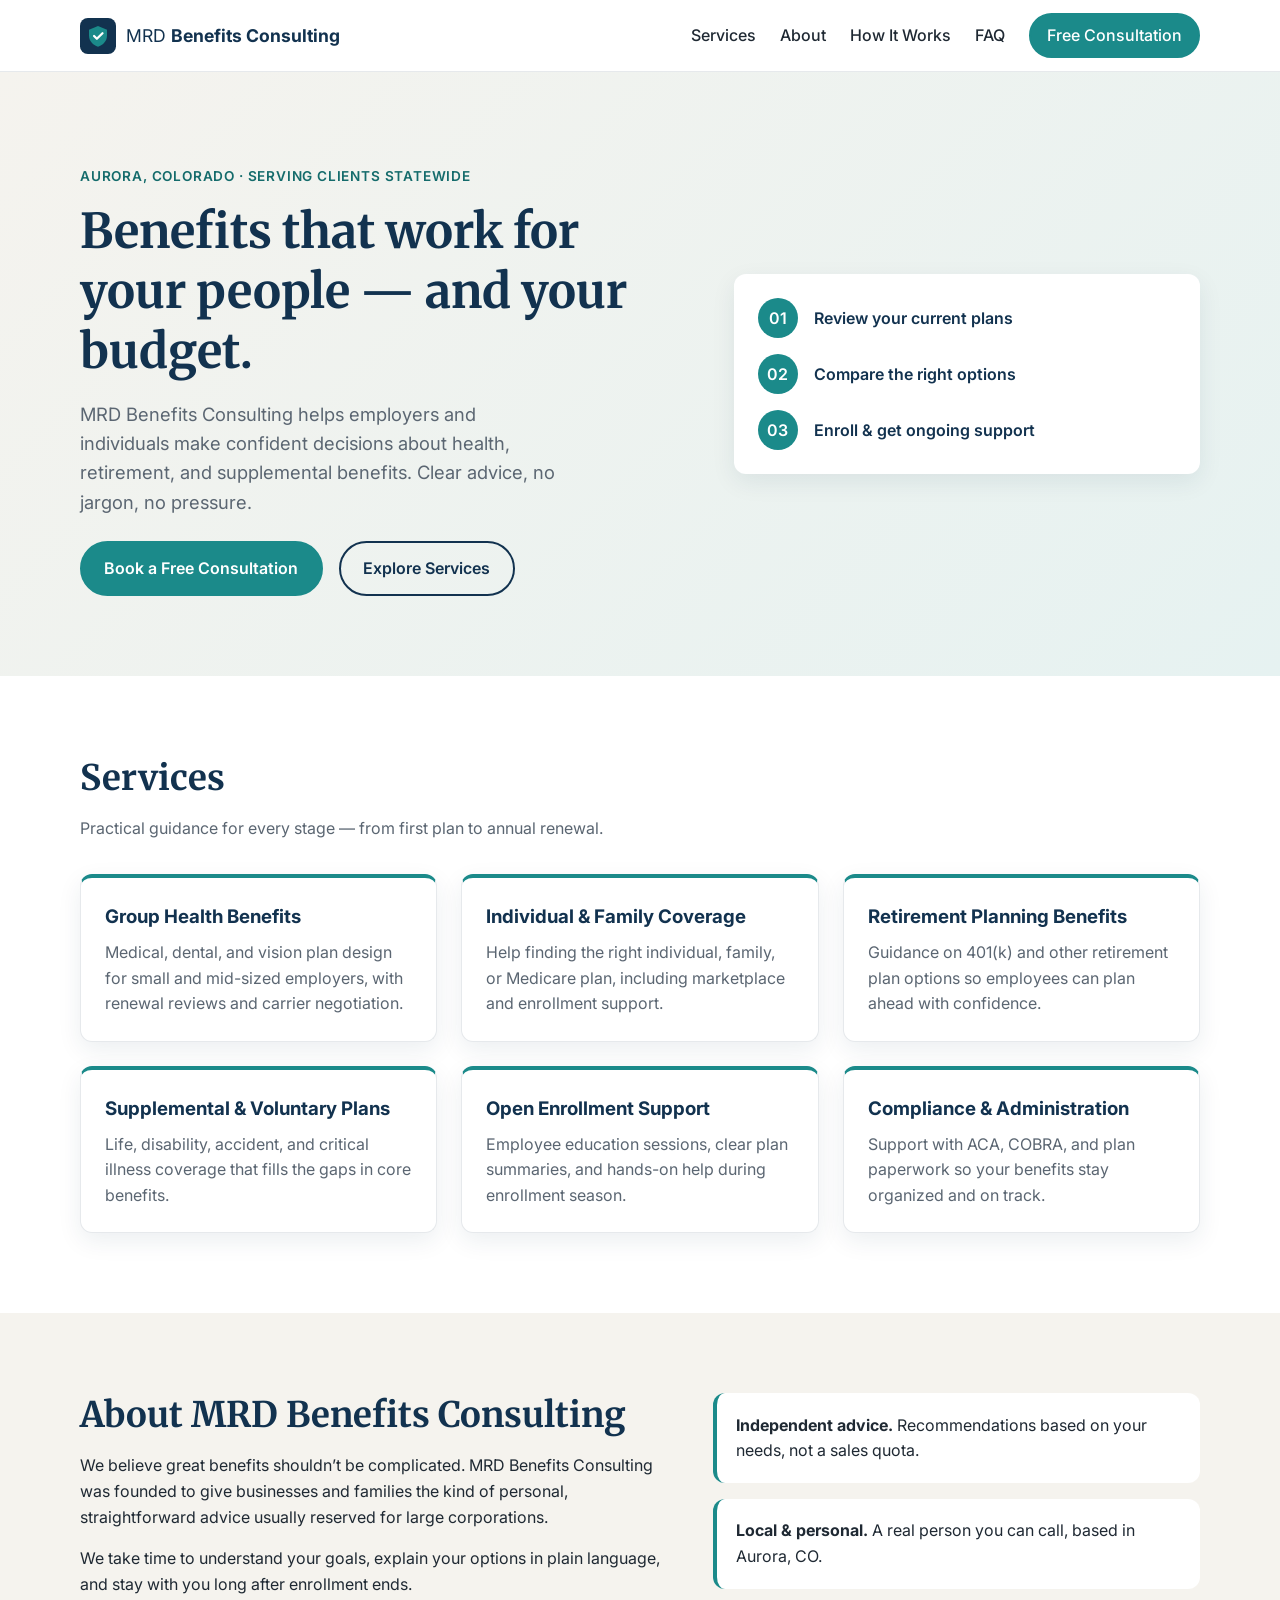
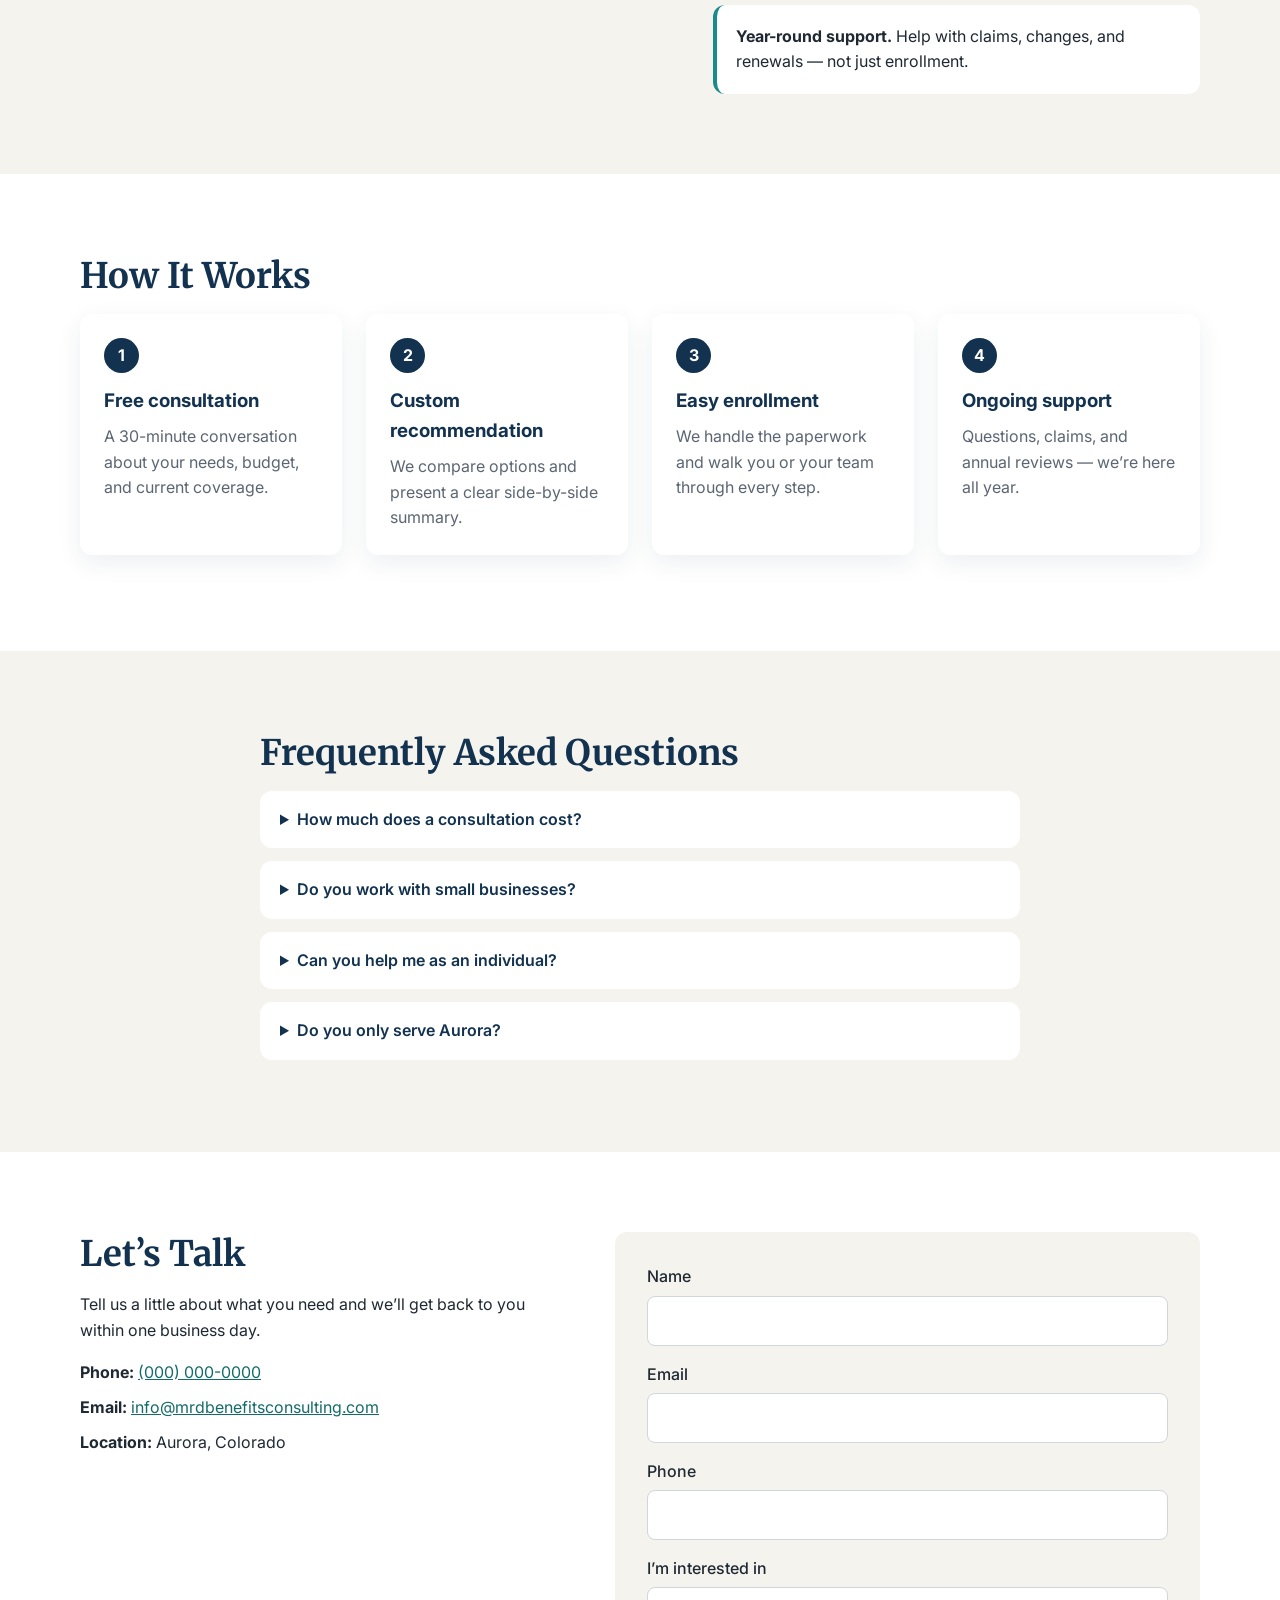
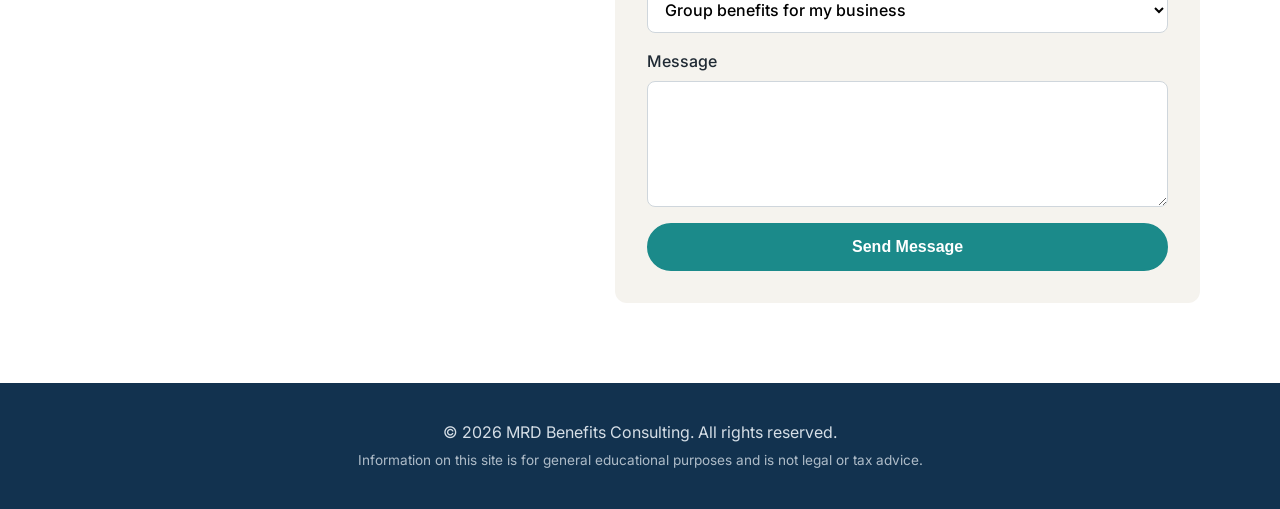
==== index.html @ 3ab5fbaa "Add MRD Benefits Consulting starter website One-page static site (services, about, process, FAQ, con" ====
<!doctype html>
<html lang="en">
<head>
  <meta charset="utf-8">
  <meta name="viewport" content="width=device-width, initial-scale=1">
  <title>MRD Benefits Consulting | Employee Benefits Made Simple</title>
  <meta name="description" content="MRD Benefits Consulting helps businesses and individuals in Aurora and across Colorado choose, manage, and get the most from their benefits.">
  <link rel="icon" href="assets/favicon.svg" type="image/svg+xml">
  <link rel="preconnect" href="https://fonts.googleapis.com">
  <link rel="preconnect" href="https://fonts.gstatic.com" crossorigin>
  <link href="https://fonts.googleapis.com/css2?family=Inter:wght@400;500;600;700&family=Merriweather:wght@700&display=swap" rel="stylesheet">
  <link rel="stylesheet" href="styles.css">
</head>
<body>
  <a class="skip-link" href="#main">Skip to content</a>

  <header class="site-header">
    <div class="container nav">
      <a href="#top" class="brand" aria-label="MRD Benefits Consulting home">
        <img src="assets/favicon.svg" alt="" width="36" height="36">
        <span>MRD <strong>Benefits Consulting</strong></span>
      </a>
      <button class="nav-toggle" aria-expanded="false" aria-controls="nav-menu">
        <span class="sr-only">Menu</span>&#9776;
      </button>
      <nav id="nav-menu" class="nav-menu" aria-label="Main">
        <a href="#services">Services</a>
        <a href="#about">About</a>
        <a href="#process">How It Works</a>
        <a href="#faq">FAQ</a>
        <a href="#contact" class="btn btn-small">Free Consultation</a>
      </nav>
    </div>
  </header>

  <main id="main">
    <section class="hero" id="top">
      <div class="container hero-grid">
        <div>
          <p class="eyebrow">Aurora, Colorado &middot; Serving clients statewide</p>
          <h1>Benefits that work for your people &mdash; and your budget.</h1>
          <p class="lead">MRD Benefits Consulting helps employers and individuals make confident decisions about health, retirement, and supplemental benefits. Clear advice, no jargon, no pressure.</p>
          <div class="hero-actions">
            <a href="#contact" class="btn">Book a Free Consultation</a>
            <a href="#services" class="btn btn-outline">Explore Services</a>
          </div>
        </div>
        <div class="hero-card" aria-hidden="true">
          <div class="stat"><span>01</span>Review your current plans</div>
          <div class="stat"><span>02</span>Compare the right options</div>
          <div class="stat"><span>03</span>Enroll &amp; get ongoing support</div>
        </div>
      </div>
    </section>

    <section id="services" class="section">
      <div class="container">
        <h2>Services</h2>
        <p class="section-intro">Practical guidance for every stage &mdash; from first plan to annual renewal.</p>
        <div class="cards">
          <article class="card">
            <h3>Group Health Benefits</h3>
            <p>Medical, dental, and vision plan design for small and mid-sized employers, with renewal reviews and carrier negotiation.</p>
          </article>
          <article class="card">
            <h3>Individual &amp; Family Coverage</h3>
            <p>Help finding the right individual, family, or Medicare plan, including marketplace and enrollment support.</p>
          </article>
          <article class="card">
            <h3>Retirement Planning Benefits</h3>
            <p>Guidance on 401(k) and other retirement plan options so employees can plan ahead with confidence.</p>
          </article>
          <article class="card">
            <h3>Supplemental &amp; Voluntary Plans</h3>
            <p>Life, disability, accident, and critical illness coverage that fills the gaps in core benefits.</p>
          </article>
          <article class="card">
            <h3>Open Enrollment Support</h3>
            <p>Employee education sessions, clear plan summaries, and hands-on help during enrollment season.</p>
          </article>
          <article class="card">
            <h3>Compliance &amp; Administration</h3>
            <p>Support with ACA, COBRA, and plan paperwork so your benefits stay organized and on track.</p>
          </article>
        </div>
      </div>
    </section>

    <section id="about" class="section section-alt">
      <div class="container about-grid">
        <div>
          <h2>About MRD Benefits Consulting</h2>
          <p>We believe great benefits shouldn&rsquo;t be complicated. MRD Benefits Consulting was founded to give businesses and families the kind of personal, straightforward advice usually reserved for large corporations.</p>
          <p>We take time to understand your goals, explain your options in plain language, and stay with you long after enrollment ends.</p>
          <!-- TODO: Add a short founder bio and photo here. -->
        </div>
        <ul class="values">
          <li><strong>Independent advice.</strong> Recommendations based on your needs, not a sales quota.</li>
          <li><strong>Local &amp; personal.</strong> A real person you can call, based in Aurora, CO.</li>
          <li><strong>Year-round support.</strong> Help with claims, changes, and renewals &mdash; not just enrollment.</li>
        </ul>
      </div>
    </section>

    <section id="process" class="section">
      <div class="container">
        <h2>How It Works</h2>
        <ol class="steps">
          <li><h3>Free consultation</h3><p>A 30-minute conversation about your needs, budget, and current coverage.</p></li>
          <li><h3>Custom recommendation</h3><p>We compare options and present a clear side-by-side summary.</p></li>
          <li><h3>Easy enrollment</h3><p>We handle the paperwork and walk you or your team through every step.</p></li>
          <li><h3>Ongoing support</h3><p>Questions, claims, and annual reviews &mdash; we&rsquo;re here all year.</p></li>
        </ol>
      </div>
    </section>

    <section id="faq" class="section section-alt">
      <div class="container narrow">
        <h2>Frequently Asked Questions</h2>
        <details>
          <summary>How much does a consultation cost?</summary>
          <p>Your first consultation is free with no obligation.</p>
        </details>
        <details>
          <summary>Do you work with small businesses?</summary>
          <p>Yes. We work with businesses of all sizes, including companies with just a few employees.</p>
        </details>
        <details>
          <summary>Can you help me as an individual?</summary>
          <p>Absolutely. We help individuals and families find coverage, including Medicare and marketplace plans.</p>
        </details>
        <details>
          <summary>Do you only serve Aurora?</summary>
          <p>We&rsquo;re based in Aurora and serve clients throughout Colorado, in person or virtually.</p>
        </details>
      </div>
    </section>

    <section id="contact" class="section">
      <div class="container contact-grid">
        <div>
          <h2>Let&rsquo;s Talk</h2>
          <p>Tell us a little about what you need and we&rsquo;ll get back to you within one business day.</p>
          <ul class="contact-list">
            <!-- TODO: Replace with your real phone number and business email. -->
            <li><strong>Phone:</strong> <a href="tel:+10000000000">(000) 000-0000</a></li>
            <li><strong>Email:</strong> <a href="mailto:info@mrdbenefitsconsulting.com">info@mrdbenefitsconsulting.com</a></li>
            <li><strong>Location:</strong> Aurora, Colorado</li>
          </ul>
        </div>
        <form class="contact-form" action="contact.php" method="post">
          <label>Name <input type="text" name="name" required autocomplete="name"></label>
          <label>Email <input type="email" name="email" required autocomplete="email"></label>
          <label>Phone <input type="tel" name="phone" autocomplete="tel"></label>
          <label>I&rsquo;m interested in
            <select name="interest">
              <option>Group benefits for my business</option>
              <option>Individual or family coverage</option>
              <option>Medicare</option>
              <option>Retirement benefits</option>
              <option>Something else</option>
            </select>
          </label>
          <label>Message <textarea name="message" rows="4" required></textarea></label>
          <!-- Honeypot field to catch spam bots; hidden from people. -->
          <label class="hp" aria-hidden="true">Leave blank <input type="text" name="website" tabindex="-1" autocomplete="off"></label>
          <button type="submit" class="btn">Send Message</button>
        </form>
      </div>
    </section>
  </main>

  <footer class="site-footer">
    <div class="container">
      <p>&copy; <span id="year">2026</span> MRD Benefits Consulting. All rights reserved.</p>
      <p class="small">Information on this site is for general educational purposes and is not legal or tax advice.</p>
    </div>
  </footer>

  <script src="script.js"></script>
</body>
</html>
---- styles.css ----
:root {
  --navy: #12324f;
  --teal: #1b8a8a;
  --teal-dark: #146b6b;
  --sand: #f5f3ee;
  --text: #1f2933;
  --muted: #5b6672;
  --white: #fff;
  --radius: 12px;
  --shadow: 0 8px 24px rgba(18, 50, 79, 0.08);
}

* { box-sizing: border-box; }
html { scroll-behavior: smooth; }
body {
  margin: 0;
  font-family: "Inter", system-ui, sans-serif;
  color: var(--text);
  background: var(--white);
  line-height: 1.6;
}
img { max-width: 100%; }
a { color: var(--teal-dark); }
h1, h2 { font-family: "Merriweather", Georgia, serif; color: var(--navy); line-height: 1.25; }
h1 { font-size: clamp(2rem, 4vw, 3rem); margin: 0 0 1rem; }
h2 { font-size: clamp(1.6rem, 3vw, 2.2rem); margin: 0 0 1rem; }
h3 { color: var(--navy); margin: 0 0 .5rem; }

.container { width: min(1120px, 100% - 32px); margin-inline: auto; }
.narrow { width: min(760px, 100% - 32px); }
.sr-only, .hp { position: absolute; width: 1px; height: 1px; overflow: hidden; clip: rect(0 0 0 0); white-space: nowrap; }
.skip-link { position: absolute; left: -999px; top: 0; background: var(--navy); color: var(--white); padding: .5rem 1rem; z-index: 100; }
.skip-link:focus { left: 0; }

/* Buttons */
.btn {
  display: inline-block; background: var(--teal); color: var(--white);
  padding: .8rem 1.4rem; border-radius: 999px; border: 2px solid var(--teal);
  font-weight: 600; text-decoration: none; cursor: pointer; font-size: 1rem;
  transition: background .2s, border-color .2s;
}
.btn:hover { background: var(--teal-dark); border-color: var(--teal-dark); }
.btn-outline { background: transparent; color: var(--navy); border-color: var(--navy); }
.btn-outline:hover { background: var(--navy); color: var(--white); border-color: var(--navy); }
.btn-small { padding: .5rem 1rem; color: var(--white) !important; }

/* Header */
.site-header { position: sticky; top: 0; background: rgba(255,255,255,.95); backdrop-filter: blur(6px); border-bottom: 1px solid #e6e9ec; z-index: 50; }
.nav { display: flex; align-items: center; justify-content: space-between; padding: .8rem 0; }
.brand { display: flex; align-items: center; gap: .6rem; color: var(--navy); text-decoration: none; font-size: 1.1rem; }
.nav-menu { display: flex; align-items: center; gap: 1.5rem; }
.nav-menu a { color: var(--text); text-decoration: none; font-weight: 500; }
.nav-menu a:hover { color: var(--teal); }
.nav-toggle { display: none; background: none; border: 0; font-size: 1.6rem; color: var(--navy); cursor: pointer; }

/* Hero */
.hero { background: linear-gradient(135deg, var(--sand), #e6f2f1); padding: 5rem 0; }
.hero-grid { display: grid; grid-template-columns: 1.3fr 1fr; gap: 3rem; align-items: center; }
.eyebrow { color: var(--teal-dark); font-weight: 600; text-transform: uppercase; letter-spacing: .06em; font-size: .85rem; }
.lead { font-size: 1.15rem; color: var(--muted); max-width: 40ch; }
.hero-actions { display: flex; gap: 1rem; flex-wrap: wrap; margin-top: 1.5rem; }
.hero-card { background: var(--white); border-radius: var(--radius); box-shadow: var(--shadow); padding: 1.5rem; display: grid; gap: 1rem; }
.stat { display: flex; align-items: center; gap: 1rem; font-weight: 600; color: var(--navy); }
.stat span { background: var(--teal); color: var(--white); border-radius: 50%; width: 2.5rem; height: 2.5rem; display: grid; place-items: center; flex-shrink: 0; }

/* Sections */
.section { padding: 5rem 0; }
.section-alt { background: var(--sand); }
.section-intro { color: var(--muted); max-width: 60ch; margin-bottom: 2rem; }
.cards { display: grid; grid-template-columns: repeat(auto-fit, minmax(280px, 1fr)); gap: 1.5rem; }
.card { background: var(--white); border: 1px solid #e6e9ec; border-radius: var(--radius); padding: 1.5rem; box-shadow: var(--shadow); border-top: 4px solid var(--teal); }
.card p { color: var(--muted); margin: 0; }

.about-grid { display: grid; grid-template-columns: 1.2fr 1fr; gap: 3rem; align-items: start; }
.values { list-style: none; padding: 0; margin: 0; display: grid; gap: 1rem; }
.values li { background: var(--white); padding: 1.2rem; border-radius: var(--radius); border-left: 4px solid var(--teal); }

.steps { list-style: none; padding: 0; display: grid; grid-template-columns: repeat(auto-fit, minmax(220px, 1fr)); gap: 1.5rem; counter-reset: step; }
.steps li { counter-increment: step; padding: 1.5rem; border-radius: var(--radius); background: var(--white); box-shadow: var(--shadow); }
.steps li::before { content: counter(step); display: grid; place-items: center; width: 2.2rem; height: 2.2rem; border-radius: 50%; background: var(--navy); color: var(--white); font-weight: 700; margin-bottom: .8rem; }
.steps p { color: var(--muted); margin: 0; }

details { background: var(--white); border-radius: var(--radius); padding: 1rem 1.25rem; margin-bottom: .8rem; }
summary { font-weight: 600; cursor: pointer; color: var(--navy); }
details p { margin: .6rem 0 0; color: var(--muted); }

/* Contact */
.contact-grid { display: grid; grid-template-columns: 1fr 1.2fr; gap: 3rem; }
.contact-list { list-style: none; padding: 0; display: grid; gap: .6rem; }
.contact-form { display: grid; gap: 1rem; background: var(--sand); padding: 2rem; border-radius: var(--radius); }
.contact-form label { display: grid; gap: .35rem; font-weight: 500; }
.contact-form input, .contact-form select, .contact-form textarea {
  font: inherit; padding: .7rem .8rem; border: 1px solid #cfd6dc; border-radius: 8px; background: var(--white);
}
.contact-form input:focus, .contact-form select:focus, .contact-form textarea:focus { outline: 2px solid var(--teal); border-color: var(--teal); }
.form-status { padding: 1rem; border-radius: 8px; font-weight: 500; }
.form-status.ok { background: #e3f4ec; color: #165c3a; }
.form-status.err { background: #fbe7e7; color: #8a1f1f; }

/* Footer */
.site-footer { background: var(--navy); color: #d5dee6; padding: 2rem 0; text-align: center; }
.site-footer p { margin: .3rem 0; }
.small { font-size: .85rem; opacity: .8; }

/* Mobile */
@media (max-width: 820px) {
  .nav-toggle { display: block; }
  .nav-menu { display: none; position: absolute; top: 100%; left: 0; right: 0; flex-direction: column; align-items: stretch; background: var(--white); padding: 1rem 16px; border-bottom: 1px solid #e6e9ec; gap: .8rem; }
  .nav-menu.open { display: flex; }
  .nav-menu .btn-small { text-align: center; }
  .hero { padding: 3rem 0; }
  .hero-grid, .about-grid, .contact-grid { grid-template-columns: 1fr; gap: 2rem; }
  .section { padding: 3.5rem 0; }
}
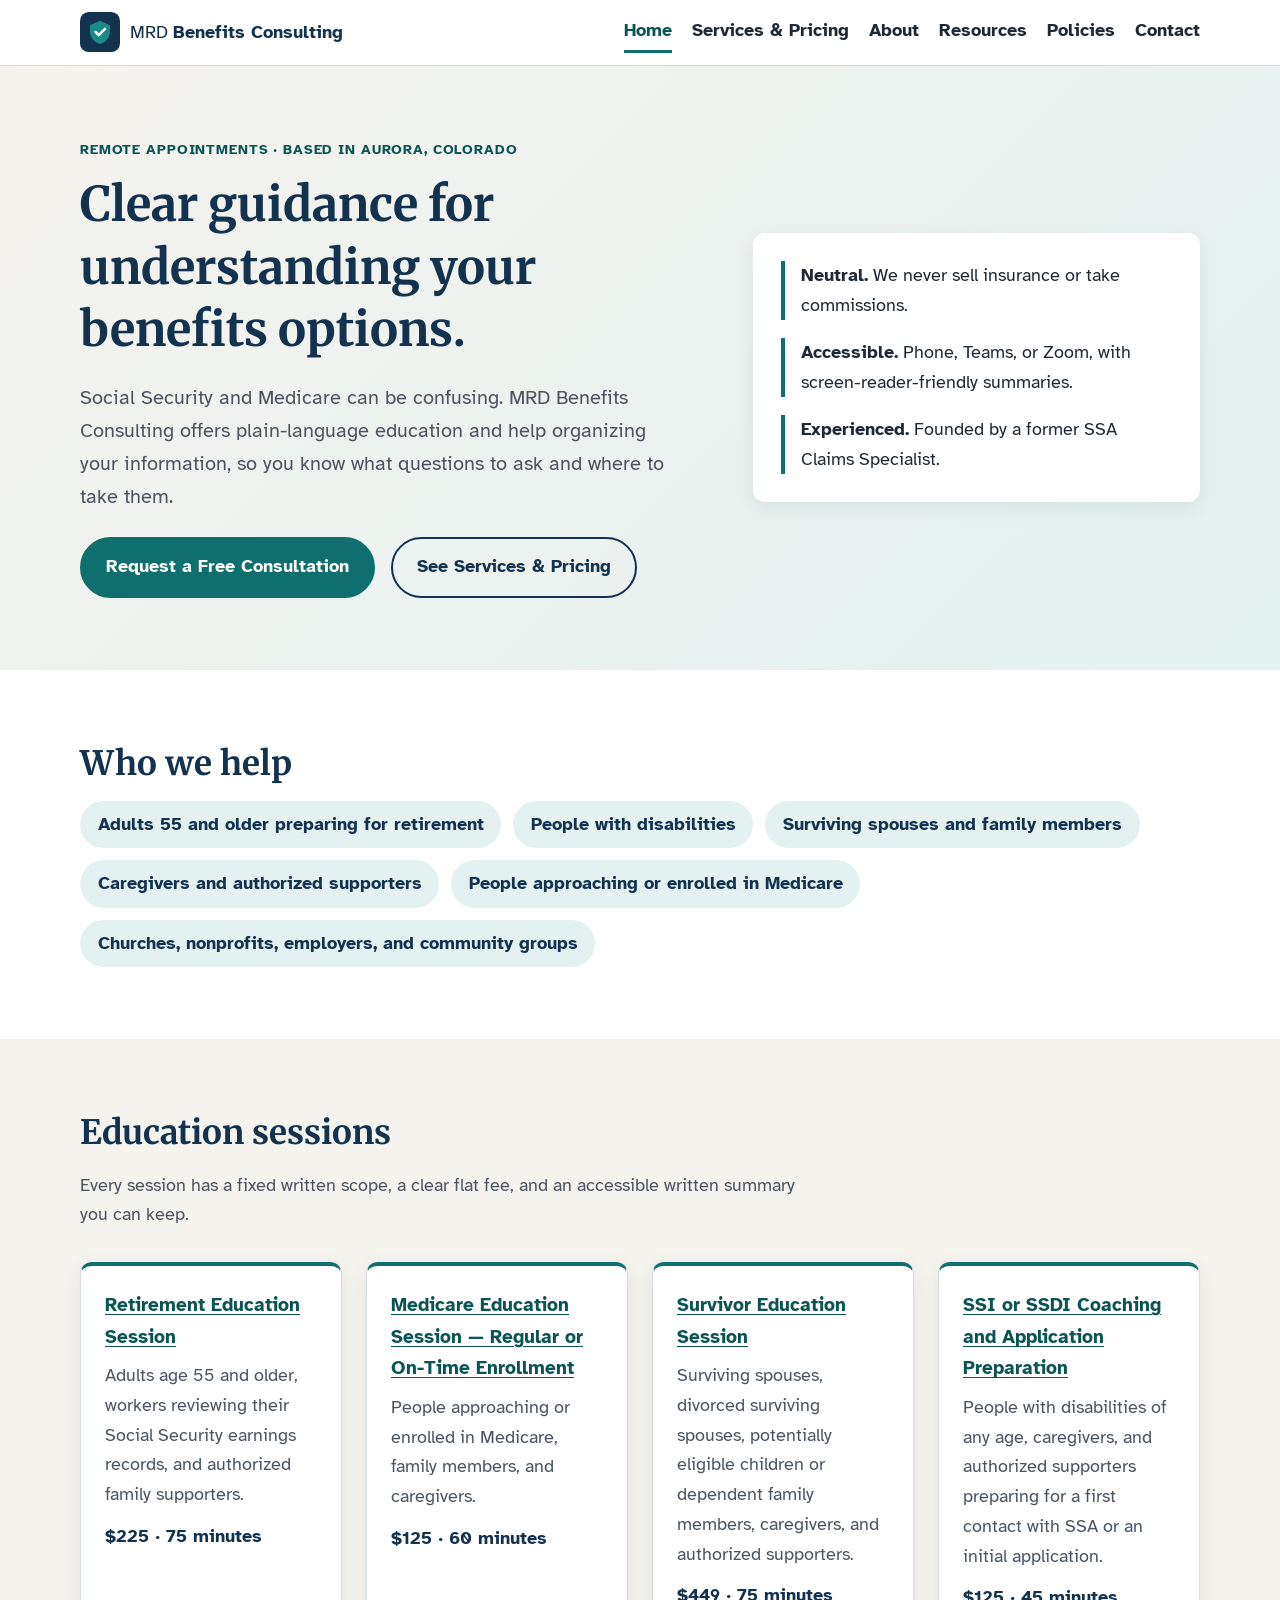
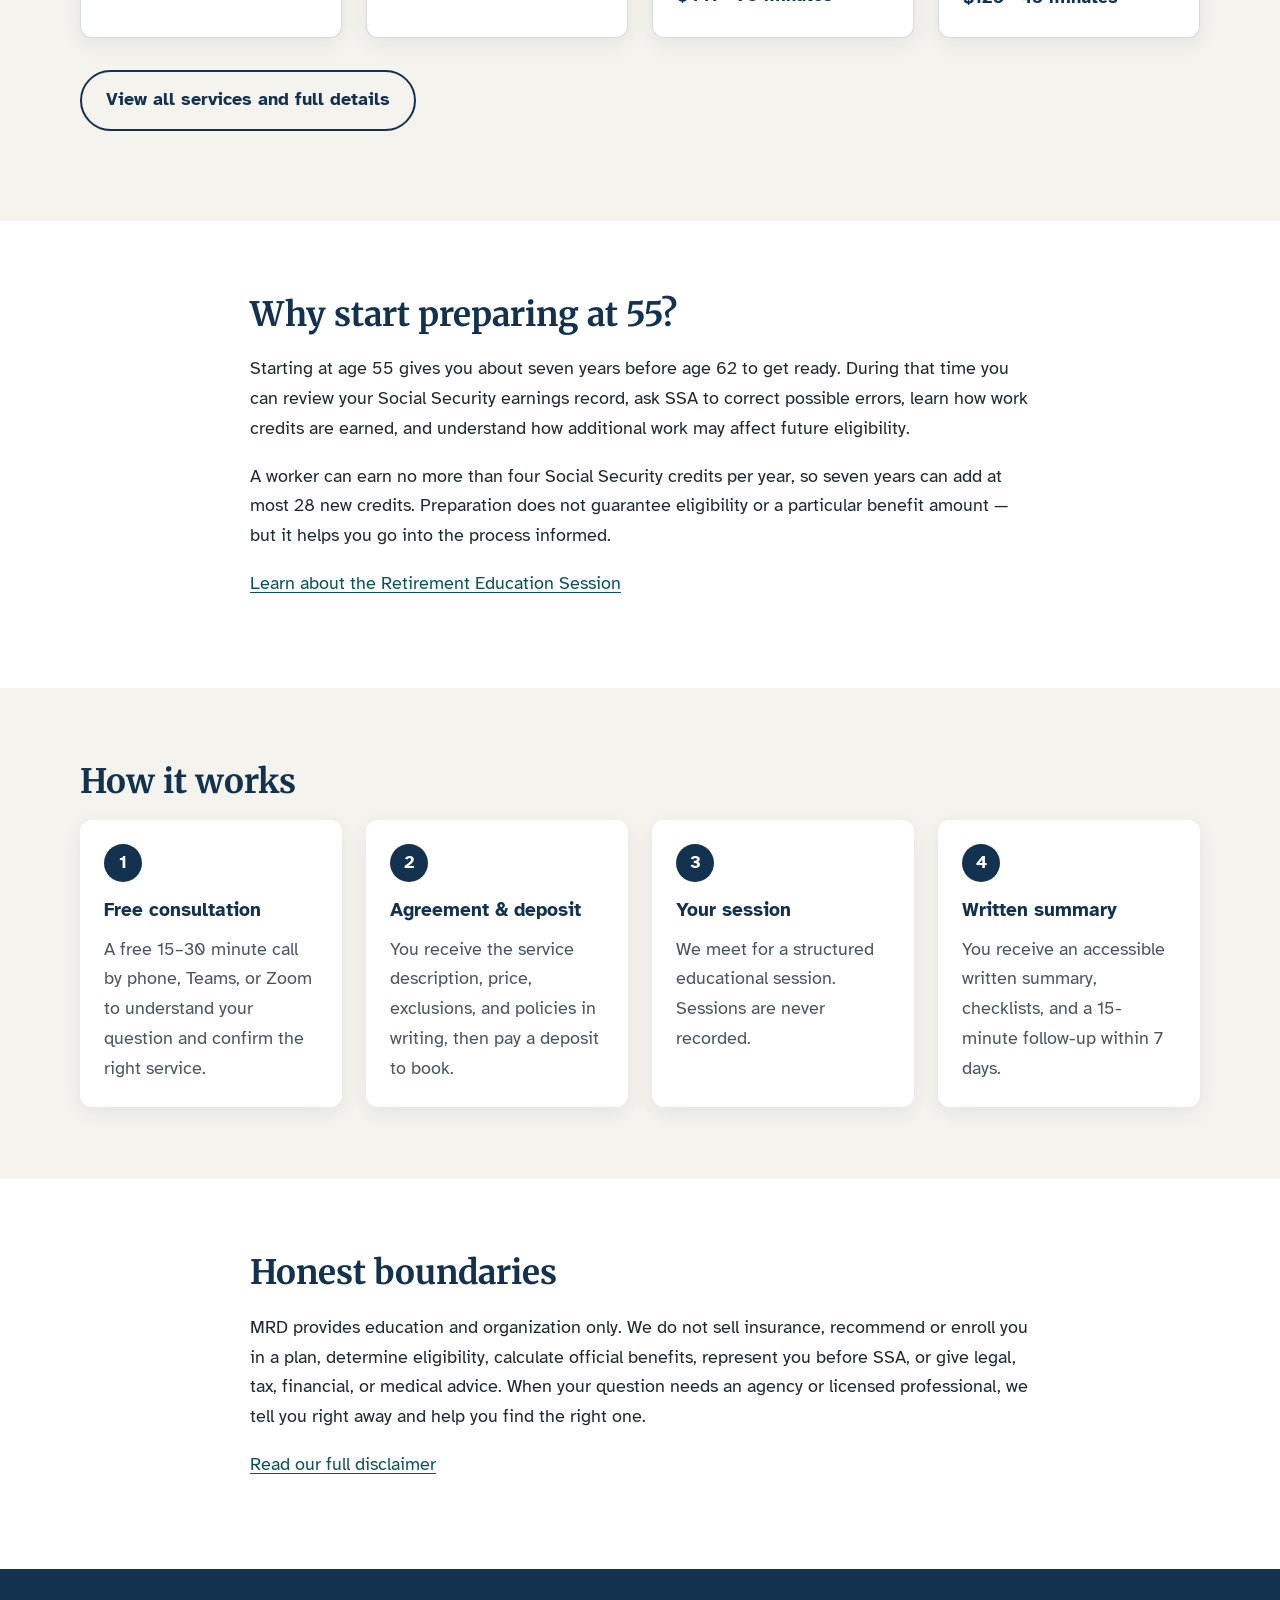
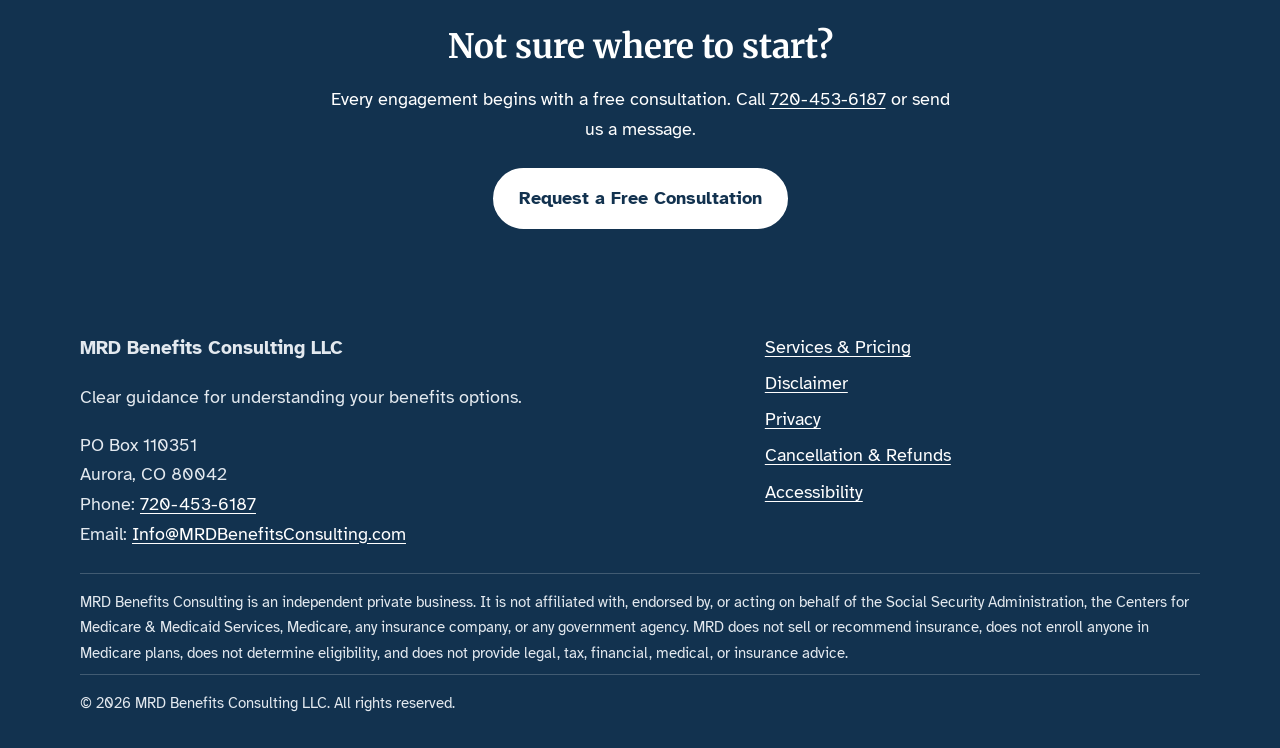
==== commit 9e7bb68d: "Rebuild site from MRD business plan Replace placeholder insurance-style content with the plan's actu" ====
--- a/index.html
+++ b/index.html
@@ -3,177 +3,161 @@
 <head>
   <meta charset="utf-8">
   <meta name="viewport" content="width=device-width, initial-scale=1">
-  <title>MRD Benefits Consulting | Employee Benefits Made Simple</title>
-  <meta name="description" content="MRD Benefits Consulting helps businesses and individuals in Aurora and across Colorado choose, manage, and get the most from their benefits.">
+  <title>MRD Benefits Consulting | Clear Guidance on Social Security & Medicare</title>
+  <meta name="description" content="Neutral, accessible education about Social Security retirement, survivor, SSI, SSDI, and Medicare. Remote appointments from Aurora, Colorado. No insurance sales.">
   <link rel="icon" href="assets/favicon.svg" type="image/svg+xml">
   <link rel="preconnect" href="https://fonts.googleapis.com">
   <link rel="preconnect" href="https://fonts.gstatic.com" crossorigin>
-  <link href="https://fonts.googleapis.com/css2?family=Inter:wght@400;500;600;700&family=Merriweather:wght@700&display=swap" rel="stylesheet">
+  <link href="https://fonts.googleapis.com/css2?family=Atkinson+Hyperlegible:wght@400;700&family=Merriweather:wght@700&display=swap" rel="stylesheet">
   <link rel="stylesheet" href="styles.css">
 </head>
 <body>
-  <a class="skip-link" href="#main">Skip to content</a>
+  <a class="skip-link" href="#main">Skip to main content</a>
 
   <header class="site-header">
     <div class="container nav">
-      <a href="#top" class="brand" aria-label="MRD Benefits Consulting home">
-        <img src="assets/favicon.svg" alt="" width="36" height="36">
+      <a href="index.html" class="brand">
+        <img src="assets/favicon.svg" alt="" width="40" height="40">
         <span>MRD <strong>Benefits Consulting</strong></span>
       </a>
-      <button class="nav-toggle" aria-expanded="false" aria-controls="nav-menu">
-        <span class="sr-only">Menu</span>&#9776;
-      </button>
+      <button type="button" class="nav-toggle" aria-expanded="false" aria-controls="nav-menu">Menu</button>
       <nav id="nav-menu" class="nav-menu" aria-label="Main">
-        <a href="#services">Services</a>
-        <a href="#about">About</a>
-        <a href="#process">How It Works</a>
-        <a href="#faq">FAQ</a>
-        <a href="#contact" class="btn btn-small">Free Consultation</a>
+        <a href="index.html" aria-current="page">Home</a>
+        <a href="services.html">Services &amp; Pricing</a>
+        <a href="about.html">About</a>
+        <a href="resources.html">Resources</a>
+        <a href="policies.html">Policies</a>
+        <a href="contact.html">Contact</a>
       </nav>
     </div>
   </header>
 
-  <main id="main">
-    <section class="hero" id="top">
+  <main id="main" tabindex="-1">
+    <section class="hero">
       <div class="container hero-grid">
         <div>
-          <p class="eyebrow">Aurora, Colorado &middot; Serving clients statewide</p>
-          <h1>Benefits that work for your people &mdash; and your budget.</h1>
-          <p class="lead">MRD Benefits Consulting helps employers and individuals make confident decisions about health, retirement, and supplemental benefits. Clear advice, no jargon, no pressure.</p>
+          <p class="eyebrow">Remote appointments &middot; Based in Aurora, Colorado</p>
+          <h1>Clear guidance for understanding your benefits options.</h1>
+          <p class="lead">Social Security and Medicare can be confusing. MRD Benefits Consulting offers plain-language education and help organizing your information, so you know what questions to ask and where to take them.</p>
           <div class="hero-actions">
-            <a href="#contact" class="btn">Book a Free Consultation</a>
-            <a href="#services" class="btn btn-outline">Explore Services</a>
+            <a href="contact.html" class="btn">Request a Free Consultation</a>
+            <a href="services.html" class="btn btn-outline">See Services &amp; Pricing</a>
           </div>
         </div>
-        <div class="hero-card" aria-hidden="true">
-          <div class="stat"><span>01</span>Review your current plans</div>
-          <div class="stat"><span>02</span>Compare the right options</div>
-          <div class="stat"><span>03</span>Enroll &amp; get ongoing support</div>
-        </div>
-      </div>
-    </section>
-
-    <section id="services" class="section">
-      <div class="container">
-        <h2>Services</h2>
-        <p class="section-intro">Practical guidance for every stage &mdash; from first plan to annual renewal.</p>
-        <div class="cards">
-          <article class="card">
-            <h3>Group Health Benefits</h3>
-            <p>Medical, dental, and vision plan design for small and mid-sized employers, with renewal reviews and carrier negotiation.</p>
-          </article>
-          <article class="card">
-            <h3>Individual &amp; Family Coverage</h3>
-            <p>Help finding the right individual, family, or Medicare plan, including marketplace and enrollment support.</p>
-          </article>
-          <article class="card">
-            <h3>Retirement Planning Benefits</h3>
-            <p>Guidance on 401(k) and other retirement plan options so employees can plan ahead with confidence.</p>
-          </article>
-          <article class="card">
-            <h3>Supplemental &amp; Voluntary Plans</h3>
-            <p>Life, disability, accident, and critical illness coverage that fills the gaps in core benefits.</p>
-          </article>
-          <article class="card">
-            <h3>Open Enrollment Support</h3>
-            <p>Employee education sessions, clear plan summaries, and hands-on help during enrollment season.</p>
-          </article>
-          <article class="card">
-            <h3>Compliance &amp; Administration</h3>
-            <p>Support with ACA, COBRA, and plan paperwork so your benefits stay organized and on track.</p>
-          </article>
-        </div>
-      </div>
-    </section>
-
-    <section id="about" class="section section-alt">
-      <div class="container about-grid">
-        <div>
-          <h2>About MRD Benefits Consulting</h2>
-          <p>We believe great benefits shouldn&rsquo;t be complicated. MRD Benefits Consulting was founded to give businesses and families the kind of personal, straightforward advice usually reserved for large corporations.</p>
-          <p>We take time to understand your goals, explain your options in plain language, and stay with you long after enrollment ends.</p>
-          <!-- TODO: Add a short founder bio and photo here. -->
-        </div>
-        <ul class="values">
-          <li><strong>Independent advice.</strong> Recommendations based on your needs, not a sales quota.</li>
-          <li><strong>Local &amp; personal.</strong> A real person you can call, based in Aurora, CO.</li>
-          <li><strong>Year-round support.</strong> Help with claims, changes, and renewals &mdash; not just enrollment.</li>
+        <ul class="hero-card" aria-label="Our approach">
+          <li><strong>Neutral.</strong> We never sell insurance or take commissions.</li>
+          <li><strong>Accessible.</strong> Phone, Teams, or Zoom, with screen-reader-friendly summaries.</li>
+          <li><strong>Experienced.</strong> Founded by a former SSA Claims Specialist.</li>
         </ul>
       </div>
     </section>
 
-    <section id="process" class="section">
+    <section class="section" aria-labelledby="who-heading">
       <div class="container">
-        <h2>How It Works</h2>
+        <h2 id="who-heading">Who we help</h2>
+        <ul class="pill-list">
+          <li>Adults 55 and older preparing for retirement</li>
+          <li>People with disabilities</li>
+          <li>Surviving spouses and family members</li>
+          <li>Caregivers and authorized supporters</li>
+          <li>People approaching or enrolled in Medicare</li>
+          <li>Churches, nonprofits, employers, and community groups</li>
+        </ul>
+      </div>
+    </section>
+
+    <section class="section section-alt" aria-labelledby="services-heading">
+      <div class="container">
+        <h2 id="services-heading">Education sessions</h2>
+        <p class="section-intro">Every session has a fixed written scope, a clear flat fee, and an accessible written summary you can keep.</p>
+        <ul class="cards">
+          <li class="card">
+            <h3><a href="services.html#retirement">Retirement Education Session</a></h3>
+            <p>Adults age 55 and older, workers reviewing their Social Security earnings records, and authorized family supporters.</p>
+            <p class="card-price">$225 &middot; 75 minutes</p>
+          </li>
+          <li class="card">
+            <h3><a href="services.html#medicare">Medicare Education Session &mdash; Regular or On-Time Enrollment</a></h3>
+            <p>People approaching or enrolled in Medicare, family members, and caregivers.</p>
+            <p class="card-price">$125 &middot; 60 minutes</p>
+          </li>
+          <li class="card">
+            <h3><a href="services.html#survivor">Survivor Education Session</a></h3>
+            <p>Surviving spouses, divorced surviving spouses, potentially eligible children or dependent family members, caregivers, and authorized supporters.</p>
+            <p class="card-price">$449 &middot; 75 minutes</p>
+          </li>
+          <li class="card">
+            <h3><a href="services.html#ssi-ssdi">SSI or SSDI Coaching and Application Preparation</a></h3>
+            <p>People with disabilities of any age, caregivers, and authorized supporters preparing for a first contact with SSA or an initial application.</p>
+            <p class="card-price">$125 &middot; 45 minutes</p>
+          </li>
+        </ul>
+        <p><a href="services.html" class="btn btn-outline">View all services and full details</a></p>
+      </div>
+    </section>
+
+    <section class="section" aria-labelledby="age55-heading">
+      <div class="container narrow">
+        <h2 id="age55-heading">Why start preparing at 55?</h2>
+        <p>Starting at age 55 gives you about seven years before age 62 to get ready. During that time you can review your Social Security earnings record, ask SSA to correct possible errors, learn how work credits are earned, and understand how additional work may affect future eligibility.</p>
+        <p>A worker can earn no more than four Social Security credits per year, so seven years can add at most 28 new credits. Preparation does not guarantee eligibility or a particular benefit amount &mdash; but it helps you go into the process informed.</p>
+        <p><a href="services.html#retirement">Learn about the Retirement Education Session</a></p>
+      </div>
+    </section>
+
+    <section class="section section-alt" aria-labelledby="how-heading">
+      <div class="container">
+        <h2 id="how-heading">How it works</h2>
         <ol class="steps">
-          <li><h3>Free consultation</h3><p>A 30-minute conversation about your needs, budget, and current coverage.</p></li>
-          <li><h3>Custom recommendation</h3><p>We compare options and present a clear side-by-side summary.</p></li>
-          <li><h3>Easy enrollment</h3><p>We handle the paperwork and walk you or your team through every step.</p></li>
-          <li><h3>Ongoing support</h3><p>Questions, claims, and annual reviews &mdash; we&rsquo;re here all year.</p></li>
+          <li><h3>Free consultation</h3><p>A free 15&ndash;30 minute call by phone, Teams, or Zoom to understand your question and confirm the right service.</p></li>
+          <li><h3>Agreement &amp; deposit</h3><p>You receive the service description, price, exclusions, and policies in writing, then pay a deposit to book.</p></li>
+          <li><h3>Your session</h3><p>We meet for a structured educational session. Sessions are never recorded.</p></li>
+          <li><h3>Written summary</h3><p>You receive an accessible written summary, checklists, and a 15-minute follow-up within 7 days.</p></li>
         </ol>
       </div>
     </section>
 
-    <section id="faq" class="section section-alt">
+    <section class="section" aria-labelledby="neutral-heading">
       <div class="container narrow">
-        <h2>Frequently Asked Questions</h2>
-        <details>
-          <summary>How much does a consultation cost?</summary>
-          <p>Your first consultation is free with no obligation.</p>
-        </details>
-        <details>
-          <summary>Do you work with small businesses?</summary>
-          <p>Yes. We work with businesses of all sizes, including companies with just a few employees.</p>
-        </details>
-        <details>
-          <summary>Can you help me as an individual?</summary>
-          <p>Absolutely. We help individuals and families find coverage, including Medicare and marketplace plans.</p>
-        </details>
-        <details>
-          <summary>Do you only serve Aurora?</summary>
-          <p>We&rsquo;re based in Aurora and serve clients throughout Colorado, in person or virtually.</p>
-        </details>
+        <h2 id="neutral-heading">Honest boundaries</h2>
+        <p>MRD provides education and organization only. We do not sell insurance, recommend or enroll you in a plan, determine eligibility, calculate official benefits, represent you before SSA, or give legal, tax, financial, or medical advice. When your question needs an agency or licensed professional, we tell you right away and help you find the right one.</p>
+        <p><a href="policies.html#disclaimer">Read our full disclaimer</a></p>
       </div>
     </section>
 
-    <section id="contact" class="section">
-      <div class="container contact-grid">
-        <div>
-          <h2>Let&rsquo;s Talk</h2>
-          <p>Tell us a little about what you need and we&rsquo;ll get back to you within one business day.</p>
-          <ul class="contact-list">
-            <!-- TODO: Replace with your real phone number and business email. -->
-            <li><strong>Phone:</strong> <a href="tel:+10000000000">(000) 000-0000</a></li>
-            <li><strong>Email:</strong> <a href="mailto:info@mrdbenefitsconsulting.com">info@mrdbenefitsconsulting.com</a></li>
-            <li><strong>Location:</strong> Aurora, Colorado</li>
-          </ul>
-        </div>
-        <form class="contact-form" action="contact.php" method="post">
-          <label>Name <input type="text" name="name" required autocomplete="name"></label>
-          <label>Email <input type="email" name="email" required autocomplete="email"></label>
-          <label>Phone <input type="tel" name="phone" autocomplete="tel"></label>
-          <label>I&rsquo;m interested in
-            <select name="interest">
-              <option>Group benefits for my business</option>
-              <option>Individual or family coverage</option>
-              <option>Medicare</option>
-              <option>Retirement benefits</option>
-              <option>Something else</option>
-            </select>
-          </label>
-          <label>Message <textarea name="message" rows="4" required></textarea></label>
-          <!-- Honeypot field to catch spam bots; hidden from people. -->
-          <label class="hp" aria-hidden="true">Leave blank <input type="text" name="website" tabindex="-1" autocomplete="off"></label>
-          <button type="submit" class="btn">Send Message</button>
-        </form>
+    <section class="cta" aria-labelledby="cta-heading">
+      <div class="container cta-inner">
+        <h2 id="cta-heading">Not sure where to start?</h2>
+        <p>Every engagement begins with a free consultation. Call <a href="tel:+17204536187">720-453-6187</a> or send us a message.</p>
+        <a href="contact.html" class="btn btn-light">Request a Free Consultation</a>
       </div>
     </section>
   </main>
 
   <footer class="site-footer">
+    <div class="container footer-grid">
+      <div>
+        <p class="footer-brand">MRD Benefits Consulting LLC</p>
+        <p>Clear guidance for understanding your benefits options.</p>
+        <address>
+          PO Box 110351<br>Aurora, CO 80042<br>
+          Phone: <a href="tel:+17204536187">720-453-6187</a><br>
+          Email: <a href="mailto:Info@MRDBenefitsConsulting.com">Info@MRDBenefitsConsulting.com</a>
+        </address>
+      </div>
+      <nav aria-label="Footer">
+        <ul>
+          <li><a href="services.html">Services &amp; Pricing</a></li>
+          <li><a href="policies.html#disclaimer">Disclaimer</a></li>
+          <li><a href="policies.html#privacy">Privacy</a></li>
+          <li><a href="policies.html#cancellation">Cancellation &amp; Refunds</a></li>
+          <li><a href="policies.html#accessibility">Accessibility</a></li>
+        </ul>
+      </nav>
+    </div>
     <div class="container">
-      <p>&copy; <span id="year">2026</span> MRD Benefits Consulting. All rights reserved.</p>
-      <p class="small">Information on this site is for general educational purposes and is not legal or tax advice.</p>
+      <p class="small">MRD Benefits Consulting is an independent private business. It is not affiliated with, endorsed by, or acting on behalf of the Social Security Administration, the Centers for Medicare &amp; Medicaid Services, Medicare, any insurance company, or any government agency. MRD does not sell or recommend insurance, does not enroll anyone in Medicare plans, does not determine eligibility, and does not provide legal, tax, financial, medical, or insurance advice.</p>
+      <p class="small">&copy; <span class="year">2026</span> MRD Benefits Consulting LLC. All rights reserved.</p>
     </div>
   </footer>
 
--- a/styles.css
+++ b/styles.css
@@ -1,114 +1,162 @@
 :root {
   --navy: #12324f;
-  --teal: #1b8a8a;
-  --teal-dark: #146b6b;
+  --teal: #0f6e6e;       /* 6:1 contrast on white */
+  --teal-dark: #0a5454;
+  --teal-tint: #e3f1f0;
   --sand: #f5f3ee;
   --text: #1f2933;
-  --muted: #5b6672;
+  --muted: #4a5561;      /* 7:1 contrast on white */
+  --line: #d4dbe1;
   --white: #fff;
+  --focus: #b35c00;
   --radius: 12px;
-  --shadow: 0 8px 24px rgba(18, 50, 79, 0.08);
+  --shadow: 0 6px 20px rgba(18, 50, 79, 0.08);
 }
 
 * { box-sizing: border-box; }
 html { scroll-behavior: smooth; }
+@media (prefers-reduced-motion: reduce) { html { scroll-behavior: auto; } * { transition: none !important; } }
 body {
   margin: 0;
-  font-family: "Inter", system-ui, sans-serif;
+  font-family: "Atkinson Hyperlegible", system-ui, sans-serif;
+  font-size: 1.125rem;
   color: var(--text);
   background: var(--white);
-  line-height: 1.6;
+  line-height: 1.65;
 }
 img { max-width: 100%; }
-a { color: var(--teal-dark); }
-h1, h2 { font-family: "Merriweather", Georgia, serif; color: var(--navy); line-height: 1.25; }
-h1 { font-size: clamp(2rem, 4vw, 3rem); margin: 0 0 1rem; }
-h2 { font-size: clamp(1.6rem, 3vw, 2.2rem); margin: 0 0 1rem; }
-h3 { color: var(--navy); margin: 0 0 .5rem; }
+a { color: var(--teal-dark); text-underline-offset: 3px; }
+a[href^="tel:"] { white-space: nowrap; }
+a:hover { color: var(--navy); }
+:focus-visible { outline: 3px solid var(--focus); outline-offset: 3px; border-radius: 4px; }
+main:focus { outline: none; }
+h1, h2 { font-family: "Merriweather", Georgia, serif; color: var(--navy); line-height: 1.3; }
+h1 { font-size: clamp(2rem, 4.5vw, 3rem); margin: 0 0 1rem; }
+h2 { font-size: clamp(1.6rem, 3vw, 2.1rem); margin: 0 0 1rem; }
+h3 { color: var(--navy); margin: 0 0 .5rem; font-size: 1.2rem; }
 
 .container { width: min(1120px, 100% - 32px); margin-inline: auto; }
-.narrow { width: min(760px, 100% - 32px); }
-.sr-only, .hp { position: absolute; width: 1px; height: 1px; overflow: hidden; clip: rect(0 0 0 0); white-space: nowrap; }
-.skip-link { position: absolute; left: -999px; top: 0; background: var(--navy); color: var(--white); padding: .5rem 1rem; z-index: 100; }
+.narrow { width: min(780px, 100% - 32px); }
+.hp { position: absolute; left: -9999px; width: 1px; height: 1px; overflow: hidden; }
+.skip-link { position: absolute; left: -999px; top: 0; background: var(--navy); color: var(--white); padding: .75rem 1rem; z-index: 100; }
 .skip-link:focus { left: 0; }
 
 /* Buttons */
 .btn {
   display: inline-block; background: var(--teal); color: var(--white);
-  padding: .8rem 1.4rem; border-radius: 999px; border: 2px solid var(--teal);
-  font-weight: 600; text-decoration: none; cursor: pointer; font-size: 1rem;
+  padding: .85rem 1.5rem; border-radius: 999px; border: 2px solid var(--teal);
+  font: inherit; font-weight: 700; text-decoration: none; cursor: pointer;
   transition: background .2s, border-color .2s;
 }
-.btn:hover { background: var(--teal-dark); border-color: var(--teal-dark); }
+.btn:hover { background: var(--teal-dark); border-color: var(--teal-dark); color: var(--white); }
 .btn-outline { background: transparent; color: var(--navy); border-color: var(--navy); }
-.btn-outline:hover { background: var(--navy); color: var(--white); border-color: var(--navy); }
-.btn-small { padding: .5rem 1rem; color: var(--white) !important; }
+.btn-outline:hover { background: var(--navy); border-color: var(--navy); }
+.btn-light { background: var(--white); color: var(--navy); border-color: var(--white); }
+.btn-light:hover { background: var(--teal-tint); color: var(--navy); border-color: var(--teal-tint); }
 
 /* Header */
-.site-header { position: sticky; top: 0; background: rgba(255,255,255,.95); backdrop-filter: blur(6px); border-bottom: 1px solid #e6e9ec; z-index: 50; }
-.nav { display: flex; align-items: center; justify-content: space-between; padding: .8rem 0; }
-.brand { display: flex; align-items: center; gap: .6rem; color: var(--navy); text-decoration: none; font-size: 1.1rem; }
-.nav-menu { display: flex; align-items: center; gap: 1.5rem; }
-.nav-menu a { color: var(--text); text-decoration: none; font-weight: 500; }
-.nav-menu a:hover { color: var(--teal); }
-.nav-toggle { display: none; background: none; border: 0; font-size: 1.6rem; color: var(--navy); cursor: pointer; }
+.site-header { position: sticky; top: 0; background: var(--white); border-bottom: 1px solid var(--line); z-index: 50; }
+.nav { display: flex; align-items: center; justify-content: space-between; padding: .75rem 0; gap: 1rem; }
+.brand { display: flex; align-items: center; gap: .6rem; color: var(--navy); text-decoration: none; font-size: 1.15rem; }
+.nav-menu { display: flex; align-items: center; gap: 1.25rem; flex-wrap: wrap; }
+.nav-menu a { color: var(--text); text-decoration: none; font-weight: 700; padding: .25rem 0; border-bottom: 3px solid transparent; }
+.nav-menu a:hover { color: var(--teal-dark); }
+.nav-menu a[aria-current="page"] { color: var(--teal-dark); border-bottom-color: var(--teal); }
+.nav-toggle { display: none; background: var(--white); border: 2px solid var(--navy); border-radius: 8px; font: inherit; font-weight: 700; color: var(--navy); padding: .4rem .9rem; cursor: pointer; }
 
-/* Hero */
-.hero { background: linear-gradient(135deg, var(--sand), #e6f2f1); padding: 5rem 0; }
-.hero-grid { display: grid; grid-template-columns: 1.3fr 1fr; gap: 3rem; align-items: center; }
-.eyebrow { color: var(--teal-dark); font-weight: 600; text-transform: uppercase; letter-spacing: .06em; font-size: .85rem; }
-.lead { font-size: 1.15rem; color: var(--muted); max-width: 40ch; }
+/* Hero & page heads */
+.hero { background: linear-gradient(135deg, var(--sand), var(--teal-tint)); padding: 4.5rem 0; }
+.hero-grid { display: grid; grid-template-columns: 1.4fr 1fr; gap: 3rem; align-items: center; }
+.eyebrow { color: var(--teal-dark); font-weight: 700; text-transform: uppercase; letter-spacing: .06em; font-size: .9rem; margin: 0 0 .75rem; }
+.lead { font-size: 1.25rem; color: var(--muted); max-width: 46ch; }
 .hero-actions { display: flex; gap: 1rem; flex-wrap: wrap; margin-top: 1.5rem; }
-.hero-card { background: var(--white); border-radius: var(--radius); box-shadow: var(--shadow); padding: 1.5rem; display: grid; gap: 1rem; }
-.stat { display: flex; align-items: center; gap: 1rem; font-weight: 600; color: var(--navy); }
-.stat span { background: var(--teal); color: var(--white); border-radius: 50%; width: 2.5rem; height: 2.5rem; display: grid; place-items: center; flex-shrink: 0; }
+.hero-card { list-style: none; margin: 0; background: var(--white); border-radius: var(--radius); box-shadow: var(--shadow); padding: 1.75rem; display: grid; gap: 1.1rem; }
+.hero-card li { border-left: 4px solid var(--teal); padding-left: 1rem; }
+.page-head { background: linear-gradient(135deg, var(--sand), var(--teal-tint)); padding: 3.5rem 0 2.5rem; }
+.page-head .lead { max-width: 62ch; }
+.dated { font-size: .95rem; color: var(--muted); font-style: italic; }
 
 /* Sections */
-.section { padding: 5rem 0; }
+.section { padding: 4.5rem 0; }
 .section-alt { background: var(--sand); }
-.section-intro { color: var(--muted); max-width: 60ch; margin-bottom: 2rem; }
-.cards { display: grid; grid-template-columns: repeat(auto-fit, minmax(280px, 1fr)); gap: 1.5rem; }
-.card { background: var(--white); border: 1px solid #e6e9ec; border-radius: var(--radius); padding: 1.5rem; box-shadow: var(--shadow); border-top: 4px solid var(--teal); }
-.card p { color: var(--muted); margin: 0; }
+.section-intro { color: var(--muted); max-width: 62ch; margin: 0 0 2rem; }
+.cards { list-style: none; padding: 0; margin: 0 0 2rem; display: grid; grid-template-columns: repeat(auto-fit, minmax(260px, 1fr)); gap: 1.5rem; }
+.card { background: var(--white); border: 1px solid var(--line); border-top: 4px solid var(--teal); border-radius: var(--radius); padding: 1.5rem; box-shadow: var(--shadow); }
+.card p { color: var(--muted); margin: 0 0 .5rem; }
+.card .card-price { color: var(--navy); font-weight: 700; margin: .75rem 0 0; }
+.pill-list { list-style: none; padding: 0; margin: 0; display: flex; flex-wrap: wrap; gap: .75rem; }
+.pill-list li { background: var(--teal-tint); color: var(--navy); border-radius: 999px; padding: .55rem 1.1rem; font-weight: 700; }
 
-.about-grid { display: grid; grid-template-columns: 1.2fr 1fr; gap: 3rem; align-items: start; }
-.values { list-style: none; padding: 0; margin: 0; display: grid; gap: 1rem; }
-.values li { background: var(--white); padding: 1.2rem; border-radius: var(--radius); border-left: 4px solid var(--teal); }
-
-.steps { list-style: none; padding: 0; display: grid; grid-template-columns: repeat(auto-fit, minmax(220px, 1fr)); gap: 1.5rem; counter-reset: step; }
+.steps { list-style: none; padding: 0; margin: 0; display: grid; grid-template-columns: repeat(auto-fit, minmax(220px, 1fr)); gap: 1.5rem; counter-reset: step; }
 .steps li { counter-increment: step; padding: 1.5rem; border-radius: var(--radius); background: var(--white); box-shadow: var(--shadow); }
-.steps li::before { content: counter(step); display: grid; place-items: center; width: 2.2rem; height: 2.2rem; border-radius: 50%; background: var(--navy); color: var(--white); font-weight: 700; margin-bottom: .8rem; }
+.steps li::before { content: counter(step); display: grid; place-items: center; width: 2.4rem; height: 2.4rem; border-radius: 50%; background: var(--navy); color: var(--white); font-weight: 700; margin-bottom: .8rem; }
 .steps p { color: var(--muted); margin: 0; }
 
-details { background: var(--white); border-radius: var(--radius); padding: 1rem 1.25rem; margin-bottom: .8rem; }
-summary { font-weight: 600; cursor: pointer; color: var(--navy); }
+.cta { background: var(--navy); color: var(--white); padding: 3.5rem 0; text-align: center; }
+.cta h2 { color: var(--white); }
+.cta a:not(.btn) { color: var(--white); }
+.cta-inner p { margin: 0 auto 1.5rem; max-width: 52ch; }
+
+/* Services page */
+.toc { padding-left: 1.25rem; display: grid; gap: .4rem; margin: 0 0 2rem; }
+.toc.inline { list-style: none; padding: 0; display: flex; flex-wrap: wrap; gap: .5rem 1.5rem; margin: 0; }
+.note, .warning { background: var(--teal-tint); border-radius: var(--radius); padding: 1.5rem; }
+.note ul { margin: 0; padding-left: 1.25rem; display: grid; gap: .5rem; }
+.warning { background: #fdf3e6; border-left: 5px solid var(--focus); margin-top: 2rem; }
+.warning p { margin: 0; }
+.services-list { display: grid; gap: 1.5rem; }
+.service { background: var(--white); border: 1px solid var(--line); border-radius: var(--radius); padding: 1.75rem; box-shadow: var(--shadow); scroll-margin-top: 90px; }
+.service-head { display: flex; justify-content: space-between; align-items: baseline; gap: 1rem; flex-wrap: wrap; border-bottom: 2px solid var(--teal-tint); padding-bottom: .75rem; margin-bottom: 1rem; }
+.service-head h3 { font-size: 1.35rem; margin: 0; }
+.price { font-size: 1.5rem; font-weight: 700; color: var(--teal-dark); margin: 0; }
+.service dl { margin: 0; display: grid; gap: .6rem; }
+.service dl div { display: grid; grid-template-columns: 13rem 1fr; gap: 1rem; }
+.service dt { font-weight: 700; color: var(--navy); }
+.service dd { margin: 0; }
+.check-list { padding-left: 1.25rem; display: grid; gap: .4rem; }
+
+/* About */
+.about-grid { display: grid; grid-template-columns: 1.3fr 1fr; gap: 3rem; align-items: start; }
+.values { list-style: none; padding: 0; margin: 0; display: grid; gap: .9rem; }
+.values li { background: var(--white); padding: 1rem 1.2rem; border-radius: var(--radius); border-left: 4px solid var(--teal); box-shadow: var(--shadow); }
+.small-note { font-size: 1rem; color: var(--muted); border-top: 1px solid var(--line); padding-top: 1rem; }
+
+details { background: var(--white); border-radius: var(--radius); padding: 1rem 1.25rem; margin-bottom: .8rem; border: 1px solid var(--line); }
+summary { font-weight: 700; cursor: pointer; color: var(--navy); }
 details p { margin: .6rem 0 0; color: var(--muted); }
+section[id] { scroll-margin-top: 80px; }
 
 /* Contact */
-.contact-grid { display: grid; grid-template-columns: 1fr 1.2fr; gap: 3rem; }
+.contact-grid { display: grid; grid-template-columns: 1fr 1.2fr; gap: 3rem; align-items: start; }
 .contact-list { list-style: none; padding: 0; display: grid; gap: .6rem; }
-.contact-form { display: grid; gap: 1rem; background: var(--sand); padding: 2rem; border-radius: var(--radius); }
-.contact-form label { display: grid; gap: .35rem; font-weight: 500; }
+.contact-form { display: grid; gap: .4rem; background: var(--sand); padding: 2rem; border-radius: var(--radius); }
+.contact-form label { font-weight: 700; margin-top: .6rem; }
 .contact-form input, .contact-form select, .contact-form textarea {
-  font: inherit; padding: .7rem .8rem; border: 1px solid #cfd6dc; border-radius: 8px; background: var(--white);
+  font: inherit; padding: .7rem .8rem; border: 2px solid #8a96a3; border-radius: 8px; background: var(--white); width: 100%;
 }
-.contact-form input:focus, .contact-form select:focus, .contact-form textarea:focus { outline: 2px solid var(--teal); border-color: var(--teal); }
-.form-status { padding: 1rem; border-radius: 8px; font-weight: 500; }
+.contact-form button { margin-top: 1rem; justify-self: start; }
+.form-hint { font-size: 1rem; color: var(--muted); margin: 0; }
+.form-status { padding: 1rem; border-radius: 8px; font-weight: 700; margin: 0 0 1rem; }
 .form-status.ok { background: #e3f4ec; color: #165c3a; }
 .form-status.err { background: #fbe7e7; color: #8a1f1f; }
 
 /* Footer */
-.site-footer { background: var(--navy); color: #d5dee6; padding: 2rem 0; text-align: center; }
-.site-footer p { margin: .3rem 0; }
-.small { font-size: .85rem; opacity: .8; }
+.site-footer { background: var(--navy); color: #e3e9ef; padding: 3rem 0 1.5rem; }
+.site-footer a { color: var(--white); }
+.footer-grid { display: grid; grid-template-columns: 1.5fr 1fr; gap: 2rem; margin-bottom: 1.5rem; }
+.footer-brand { font-weight: 700; font-size: 1.2rem; margin: 0; }
+.site-footer address { font-style: normal; margin-top: .75rem; }
+.site-footer ul { list-style: none; padding: 0; margin: 0; display: grid; gap: .4rem; }
+.small { font-size: .95rem; border-top: 1px solid rgba(255,255,255,.2); padding-top: 1rem; margin: 0 0 .5rem; }
 
 /* Mobile */
-@media (max-width: 820px) {
+@media (max-width: 920px) {
   .nav-toggle { display: block; }
-  .nav-menu { display: none; position: absolute; top: 100%; left: 0; right: 0; flex-direction: column; align-items: stretch; background: var(--white); padding: 1rem 16px; border-bottom: 1px solid #e6e9ec; gap: .8rem; }
+  .nav-menu { display: none; position: absolute; top: 100%; left: 0; right: 0; flex-direction: column; align-items: stretch; background: var(--white); padding: 1rem 16px; border-bottom: 1px solid var(--line); gap: .5rem; }
   .nav-menu.open { display: flex; }
-  .nav-menu .btn-small { text-align: center; }
-  .hero { padding: 3rem 0; }
-  .hero-grid, .about-grid, .contact-grid { grid-template-columns: 1fr; gap: 2rem; }
-  .section { padding: 3.5rem 0; }
+  .hero, .page-head { padding: 2.5rem 0; }
+  .hero-grid, .about-grid, .contact-grid, .footer-grid { grid-template-columns: 1fr; gap: 2rem; }
+  .section { padding: 3rem 0; }
+  .service dl div { grid-template-columns: 1fr; gap: 0; }
+  .contact-form { padding: 1.25rem; }
 }
